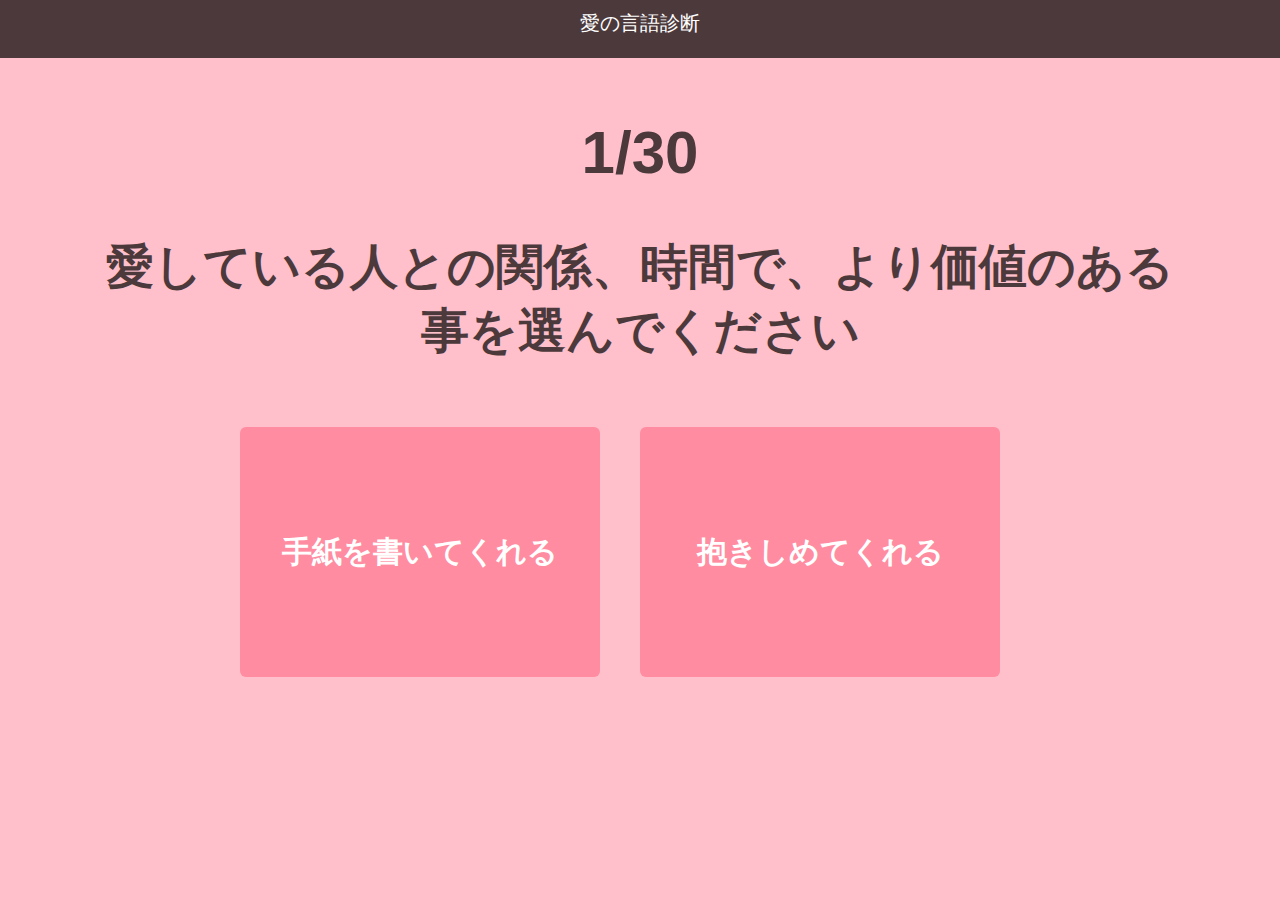
==== quiz.html @ 73e33aad "診断ページ作成" ====
<html>
<head>
  <title>愛の言葉診断</title>
  <meta charset="utf-8">
  <link rel="stylesheet" type="text/css" href="index.css">
</head>
<body>
</script>
<div class="fullview">
  <header>
    <div class="container">
            <p class="logo">愛の言語診断</p>
    </div>
  </header>
  <div class="choose_box">
        <!-- 質問一覧 -->
      <div class="container flexbox">
        <div class="app-theme">
          <div id="quiz-count"></div>
          <p id="question">愛している人との関係、時間で、より価値のある事を選んでください</p>
        </div>
      </div>
      <div class="buttons">
        <!-- 質問1 -->
        <div id="q_01" >
          <ul>
            <li><a class="btn" href="#q_02" data-value="a"><p>手紙を書いてくれる</p></a></li>
            <li><a class="btn" href="#q_02" data-value="e"><p>抱きしめてくれる</p></a></li>
          </ul>
        </div>

        <!-- 質問2 -->
        <div id="q_02" style="display: none;">
          <ul>
            <li><a class="btn" href="#q_03" data-value="b"><p>二人きりで過ごす</p></a></li>
            <li><a class="btn" href="#q_03" data-value="d"><p>仕事を手伝ってもらう</p></a></li>
          </ul>
        </div>

        <!-- 質問3 -->
        <div id="q_03" style="display: none;">
          <ul>
            <li><a class="btn" href="#q_04" data-value="c"><p>プレゼントを贈られる</p></a></li>
            <li><a class="btn" href="#q_04" data-value="b"><p>気軽に雑談する</p></a></li>
          </ul>
        </div>

        <!-- 質問4 -->
        <div id="q_04" style="display: none;">
          <ul>
            <li><a class="btn" href="#q_05" data-value="d"><p>助けてくれる</p></a></li>
            <li><a class="btn" href="#q_05" data-value="e"><p>触れてくれる</p></a></li>
          </ul>
        </div>

        <!-- 質問5 -->
        <div id="q_05" style="display: none;">
          <ul>
            <li><a class="btn" href="#q_06" data-value="e"><P>出かけている時に肩を抱いてくれる</p></a></li>
            <li><a class="btn" href="#q_06" data-value="c"><P>プレゼントで驚かせてくれる</p></a></li>
          </ul>
        </div>

        <!-- 質問6 -->
        <div id="q_06" style="display: none;">
          <ul>
            <li><a class="btn" href="#q_07" data-value="b"><P>一緒に出かける</p></a></li>
            <li><a class="btn" href="#q_07" data-value="e"><P>握手をしたり、てをつなぐ</p></a></li>
          </ul>
        </div>

        <!-- 質問7 -->
        <div id="q_07" style="display: none;">
          <ul>
            <li><a class="btn" href="#q_08" data-value="c"><P>プレゼントをもらう</p></a></li>
            <li><a class="btn" href="#q_08" data-value="a"><P>愛していると伝えられる</p></a></li>
          </ul>
        </div>

        <!-- 質問8 -->
        <div id="q_08" style="display: none;">
          <ul>
            <li><a class="btn" href="#q_09" data-value="e"><P>一緒に座っているとき</p></a></li>
            <li><a class="btn" href="#q_09" data-value="a"><P>「あなたって素敵」と自然に褒められる</p></a></li>
          </ul>
        </div>

        <!-- 質問9 -->
        <div id="q_09" style="display: none;">
          <ul>
            <li><a class="btn" href="#q_10" data-value="b"><P>ただ一緒に時間を過ごす</p></a></li>
            <li><a class="btn" href="#q_10" data-value="c"><P>ちょっとしたプレゼントをもらう</p></a></li>
          </ul>
        </div>

        <!-- 質問10 -->
        <div id="q_10" style="display: none;">
          <ul>
            <li><a class="btn" href="#q_11" data-value="a"><P>「誇りに思っている」と言われる</p></a></li>
            <li><a class="btn" href="#q_11" data-value="d"><P>（家事などの）仕事を手伝ってくれる</p></a></li>
          </ul>
        </div>

        <!-- 質問11 -->
        <div id="q_11" style="display: none;">
          <ul>
            <li><a class="btn" href="#q_12" data-value="b"><P>何かを一緒にする</p></a></li>
            <li><a class="btn" href="#q_12" data-value="a"><P>励ましの言葉をかけられる</p></a></li>
          </ul>
        </div>

        <!-- 質問12 -->
        <div id="q_12" style="display: none;">
          <ul>
            <li><a class="btn" href="#q_13" data-value="d"><P>口でいうだけではなく、実際に助けてくれる</p></a></li>
            <li><a class="btn" href="#q_13" data-value="e"><P>抱きしめて、つながりを感じさせてくれる</p></a></li>
          </ul>
        </div>

        <!-- 質問13 -->
        <div id="q_13" style="display: none;">
          <ul>
            <li><a class="btn" href="#q_14" data-value="a"><P>褒めてくれる</p></a></li>
            <li><a class="btn" href="#q_14" data-value="c"><P>とても気にかけていることを、示してくれる</p></a></li>
          </ul>
        </div>

        <!-- 質問14 -->
        <div id="q_14" style="display: none;">
          <ul>
            <li><a class="btn" href="#q_15" data-value="b"><P>ただ一緒にいてくれる</p></a></li>
            <li><a class="btn" href="#q_15" data-value="e"><P>背中をさすってくれる</p></a></li>
          </ul>
        </div>

        <!-- 質問15 -->
        <div id="q_15" style="display: none;">
          <ul>
            <li><a class="btn" href="#q_16" data-value="a"><P>あなたが達成したことを喜んでくれる</p></a></li>
            <li><a class="btn" href="#q_16" data-value="d"><P>あなたのために、面倒なことをしてくれる</p></a></li>
          </ul>
        </div>

        <!-- 質問16 -->
        <div id="q_16" style="display: none;">
          <ul>
            <li><a class="btn" href="#q_17" data-value="e"><P>近くにいてくれること</p></a></li>
            <li><a class="btn" href="#q_17" data-value="b"><P>あなたの好きなことに興味を持ってくれる</p></a></li>
          </ul>
        </div>

        <!-- 質問17 -->
        <div id="q_17" style="display: none;">
          <ul>
            <li><a class="btn" href="#q_18" data-value="d"><P>大切な仕事や企画を手伝ってくれる</p></a></li>
            <li><a class="btn" href="#q_18" data-value="c"><P>素晴らしいプレゼントをくれる</p></a></li>
          </ul>
        </div>

        <!-- 質問18 -->
        <div id="q_18" style="display: none;">
          <ul>
            <li><a class="btn" href="#q_19" data-value="a"><P>容姿をほめてくれる</p></a></li>
            <li><a class="btn" href="#q_19" data-value="b"><P>話を聞いてくれて、気持ちを理解してくれる</p></a></li>
          </ul>
        </div>

        <!-- 質問19 -->
        <div id="q_19" style="display: none;">
          <ul>
            <li><a class="btn" href="#q_20" data-value="e"><P>出かけるときに、触れていられる</p></a></li>
            <li><a class="btn" href="#q_20" data-value="d"><P>家事や雑用を手伝ってくれる</p></a></li>
          </ul>
        </div>

        <!-- 質問20 -->
        <div id="q_20" style="display: none;">
          <ul>
            <li><a class="btn" href="#q_21" data-value="d"><P>特別なことをして、助けしてくれる</p></a></li>
            <li><a class="btn" href="#q_21" data-value="c"><P>真剣に悩んで選んだプレゼントをくれる</p></a></li>
          </ul>
        </div>

        <!-- 質問21 -->
        <div id="q_21" style="display: none;">
          <ul>
            <li><a class="btn" href="#q_22" data-value="b"><P>２人で話しているときに、スマホに触れないでいてくれる</p></a></li>
            <li><a class="btn" href="#q_22" data-value="d"><P>あなたが困っているときに、全力で助けてくれる</p></a></li>
          </ul>
        </div>

        <!-- 質問22 -->
        <div id="q_22" style="display: none;">
          <ul>
            <li><a class="btn" href="#q_23" data-value="c"><P>贈り物をくれるであろう記念日を楽しみにしているとき</p></a></li>
            <li><a class="btn" href="#q_23" data-value="a"><P>「感謝してる」と伝えてくれるとき</p></a></li>
          </ul>
        </div>

        <!-- 質問23 -->
        <div id="q_23" style="display: none;">
          <ul>
            <li><a class="btn" href="#q_24" data-value="c"><P>しばらく会えなかった時、ちょっとした贈り物をくれる</p></a></li>
            <li><a class="btn" href="#q_24" data-value="d"><P>家事や雑用をストレスに感じているとき、代わりにしてくれる</p></a></li>
          </ul>
        </div>

        <!-- 質問24 -->
        <div id="q_24" style="display: none;">
          <ul>
            <li><a class="btn" href="#q_25" data-value="b"><P>ただ静かにあなたの話を聞いてくれる</p></a></li>
            <li><a class="btn" href="#q_25" data-value="c"><P>記念日に、プレゼントをくれる</p></a></li>
          </ul>
        </div>

        <!-- 質問25 -->
        <div id="q_25" style="display: none;">
          <ul>
            <li><a class="btn" href="#q_26" data-value="d"><P>あなたが疲れているときに、手助けしてくれる</p></a></li>
            <li><a class="btn" href="#q_26" data-value="b"><P>一緒に遠くへ出かけてくれる</p></a></li>
          </ul>
        </div>

        <!-- 質問26 -->
        <div id="q_26" style="display: none;">
          <ul>
            <li><a class="btn" href="#q_27" data-value="e"><P>肩や腕に触れ、気にかけている気持ちを伝えてくれる</p></a></li>
            <li><a class="btn" href="#q_27" data-value="c"><P>理由もなく、普通の日にプレゼントをくれる</p></a></li>
          </ul>
        </div>

        <!-- 質問27 -->
        <div id="q_27" style="display: none;">
          <ul>
            <li><a class="btn" href="#q_28" data-value="a"><P>励ましの言葉をかけてくれる</p></a></li>
            <li><a class="btn" href="#q_28" data-value="b"><P>一緒に趣味をしたり、何かに取り組む</p></a></li>
          </ul>
        </div>

        <!-- 質問28 -->
        <div id="q_28" style="display: none;">
          <ul>
            <li><a class="btn" href="#q_29" data-value="c"><P>感謝の気持ちを込めた贈り物で驚かせてくれる</p></a></li>
            <li><a class="btn" href="#q_29" data-value="e"><P>親しみを伝えるために、頻繁にスキンシップする</p></a></li>
          </ul>
        </div>

        <!-- 質問29 -->
        <div id="q_29" style="display: none;">
          <ul>
            <li><a class="btn" href="#q_30" data-value="d"><P>すごく忙しい時でも、あなたを助けてくれる</p></a></li>
            <li><a class="btn" href="#q_30" data-value="a"><P>「感謝しています」と伝えてくれる</p></a></li>
          </ul>
        </div>

        <!-- 質問30 -->
        <div id="q_30" style="display: none;">
          <ul>
            <li><a class="btn end" data-value="e"><P>しばらく会えていなかったときに、ハグする</p></a></li>
            <li><a class="btn end" data-value="a"><P>「あなたが大切なんです」と伝えられる</p></a></li>
          </ul>
        </div>
      </div>



<!-- ここから以下回答 -->
  <!-- 回答の答え1 -->
     <div id="answer_01" class="result" style="display: none;">
      <div class="result_theme ">
            <img class="type-image">
            <p class="result_title">あなたの愛の言語は</p>
            <div class="result_type "></div>
            <div class="result_message"></div>
      </div>

      <div class="result_discription0 container flexbox">
        <div class="result-percentage">
          <img id="type-image-percentage" src="images/image-words.svg">
            <p>肯定の言葉</p>
          <div class="percentage" id="resultA"></div>
        </div>
        <div class="result-percentage">
          <img id="type-image-percengate" src="images/image-time.svg">
          <p>充実した時間</p>
          <div class="percentage" id="resultB"></div>
        </div>
        <div class="result-percentage">
          <img id="type-image-percengate" src="images/image-present.svg">
          <p>プレゼント</p>
          <div class="percentage" id="resultC"></div>
        </div>
        <div class="result-percentage">
         <img id="type-image-percengate" src="images/image-volunteer.svg">
          <p>奉仕行動</p>
          <div class="percentage" id="resultD"></div>
        </div>
        <div class="result-percentage">
          <img id="type-image-percengate" src="images/image-contact.svg">
          <p>スキンシップ</p>
          <div class="percentage" id="resultE"></div> 
        </div>
      </div>
      <div class="return-btn">
        <a class="wide-btn" href="index.html">もどる</a>
      </div>
    </div>

 </div>
</div>
  <script src="https://ajax.googleapis.com/ajax/libs/jquery/1.11.1/jquery.min.js"></script>
  <script type="text/javascript" src="index.js"></script>
</body>
</html>
---- index.css ----
body {
    margin: 0;
    padding: 0;
    font-family: -apple-system, BlinkMacSystemFont, "Helvetica Neue", "Segoe UI", "Yu Gothic", YuGothic, sans-serif;
    color:#4C393C;
    background-color: pink;
  }
  

   .container {
    padding: 0 15px;
    margin: 0 auto;
    max-width: 1100px;
  }

  .flexbox{
    display: flex;
    justify-content: space-around;
  }

/* header */
  header {
    height: 58px;
    width: 100%;
    background-color: #4C393C;   
    margin-top: 0; 
  }
  .logo{
    color: white;
    text-align: center;
    font-style: bold;
    padding-top: 10px;
    font-size: 20px;
  }
  .content-wrapper{
    display: flex;
    margin: 0 0;
    height: auto;
    padding: 0 0;
    width: auto;
    text-align: center;
    padding: 180px 0 100px 0;
  }
  .content-wrapper h1{
    font-size: 100px;
  letter-spacing: 5px;
  margin-bottom: 70px;
  }
  .start-content{
    text-align: center;
  }
  .start-content p{
    max-width: 500px;
    width: 90%;
    margin: 0 auto;
    font-weight: 600;
    font-size: 20px;
    margin-bottom: 150px;
    line-height: 32px;
  }
  footer{
    width: 100%;
    background-color: #4C393C;
    position: absolute;/*←絶対位置*/
    bottom: 0; /*下に固定*/ 
    text-align: center;  
    color: white;
  }


  /*quiz*/

  .choose_box {
    text-align: center;
    width: 100%;
  }
   .choose_box p {
      text-align: center;
    }
  
  .buttons ul{
    display: flex;
    justify-content: center;
    padding: 0 15px;
  }
  
  .buttons li{
    list-style: none;
    text-align: center;
    display: flex;
    justify-content: space-between;
    flex-basis: 400px;
    flex-shrink: 1;
    position: relative;
  }
  
  .choose_box ul li a {
    position: absolute;
    color: #fff;
    display: inline-block;
    background-color: #FF8CA0;
    
    font-weight: 600;
    font-size: 30px;
    vertical-align: center;
    height: 250px;
    width: 90%;
    text-decoration: none;
    -webkit-border-radius: 6px;
    -moz-border-radius: 6px;
    border-radius: 6px;
  }
  .choose_box ul li a p{
  margin: 0px 0px 0px 0px;
  padding: 0px 0px 0px 0px;
  width: 90%;
  position: absolute;
  top: 50%; /*親要素を起点に上から50%*/
  left: 50%;  /*親要素を起点に左から50%*/
  transform: translateY(-50%) translateX(-50%); /*要素の大きさの半分ずつを戻す*/
  -webkit-transform: translateY(-50%) translateX(-50%);
  }

  .choose_box ul li a:hover {
     background-color: #FFA9BB;
    color: #FFf;
      -webkit-transition: 0.3s;
      -moz-transition: 0.3s;
      -o-transition: 0.3s;
      transition: 0.3s;
  }
  .app-theme{
    text-align: center;
    margin-top: 60px;
  }
  #quiz-count{
    font-size: 60px;
    font-weight: 600;
    display: block;
    color:#4C393C;
  }
  .app-theme p {
    color:#4C393C;
    font-size: 48px;
    font-weight: 600;
  }
  
  /*result-----------------*/
  .result_theme{
    background-color: white;
    margin: 50px auto;
    padding: 20px 10px 52px 10px;
    border-radius: 10px;
    max-width: 1100px;
    width: 85%;
    text-align: center;
  }
  .type-image{
    width: 186px;
    height: 149px;
  }

  .result_type h4 {
      margin: 0px 0 30px 0;
      font-size: 48px;
      font-weight: 600;
    }  
  .result_title{
      margin-top: 8px;
      font-size: 24px;
      font-weight: 600;
      margin-bottom: 0px;
  }
  .result_message{
    margin: 0px auto;
    padding: 0px;
    font-size: 20px;
    font-weight: 300;
    max-width: 800px;
  }  
  .result_discription0 {
      text-align: center;
      flex-wrap: wrap;
  }
.result-percentage{
  margin-bottom: 50px;
  min-width: 200px;
}
  
  .result-percentage img{
    width: 100px;
    height: 80px;
  } 
  .result-percentage p{
    font-size: 24px;
    font-weight: 600;
    margin: 13px 0 0px 0;
  } 
  .result-percentage .percentage{
    font-size: 48px;
    font-weight: 600;
  } 

  .wide-btn {
    display: inline-block;
    text-align: center;
      text-decoration: none;
      color: #fff;
      background-color: #FF8CA0;
      width: 420px;
      padding: 20px 10px;
      border-radius: 20px;
      font-size: 30px;
      font-weight: 600;
  }
  
  .wide-btn:hover {
      background-color: #FFA9BB;
      transition: 0.3s;
  }
  
  
  
  @media (max-width: 640px) {
    /*index*/
    .content-wrapper{
      padding: 60px 0 100px 0;
    }
    .content-wrapper h1{
      font-size: 60px;
    letter-spacing: 3px;
    margin-bottom: 50px;
    }
    .start-content p{
      margin-bottom: 50px;
    }
    /*quiz*/
    .app-theme{
      margin-top: 30px;
    }
    #quiz-count{
      font-size: 34px;
    }
    .app-theme p {
      font-size: 24px;
    }
    .choose_box ul li a {
      font-size: 20px;
      height: 200px;
      width: 90%;
    }
    /*result*/
    .result_theme{
      margin: 30px auto;
      padding: 20px 10px 30px 10px;
    }
    .type-image{
      width: 100px;
      height: 80px;
    }
  
    .result_type h4 {
        margin: 0px 0 15px 0;
        font-size: 48px;
        font-weight: 600;
      }  
    .result_title{
        font-size: 24px;
    }
    .result_message{
      font-size: 18px;
      max-width: 400px;
    }  
    .result-percentage img{
      width: 75px;
      height: 60px;
    } 
    .result-percentage p{
      margin: 5px 0 0px 0;
    } 
    .result-percentage{
      margin-bottom: 30px;
    }
  }
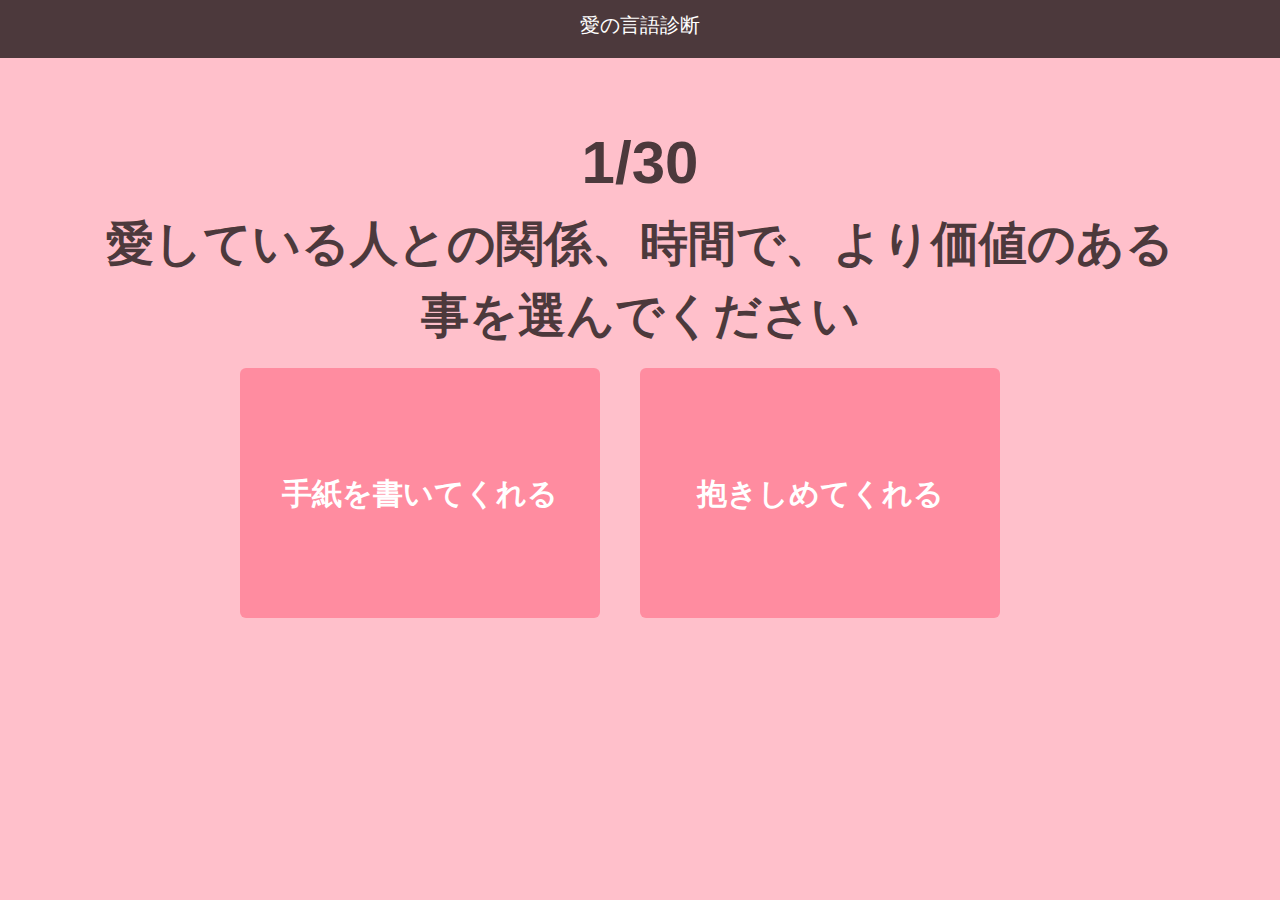
==== commit b840b897: "CSS調整" ====
--- a/quiz.html
+++ b/quiz.html
@@ -1,10 +1,14 @@
 
 <html>
 <head>
+  <meta charset="UTF-8">
+  <meta name="viewport" content="width=device-width, initial-scale=1.0">
   <title>愛の言葉診断</title>
   <meta charset="utf-8">
+  <link rel="stylesheet" type="text/css" href="reset.css">
   <link rel="stylesheet" type="text/css" href="index.css">
 </head>
+
 <body>
 </script>
 <div class="fullview">
--- a/index.css
+++ b/index.css
@@ -10,9 +10,9 @@
   
 
    .container {
-    padding: 0 15px;
     margin: 0 auto;
     max-width: 1100px;
+    width: 85%;
   }
 
   .flexbox{
@@ -37,11 +37,9 @@
   .content-wrapper{
     display: flex;
     margin: 0 0;
-    height: auto;
-    padding: 0 0;
-    width: auto;
     text-align: center;
     padding: 180px 0 100px 0;
+    width: 100%;
   }
   .content-wrapper h1{
     font-size: 100px;
@@ -123,13 +121,13 @@
   -webkit-transform: translateY(-50%) translateX(-50%);
   }
 
-  .choose_box ul li a:hover {
+  .choose_box ul li a:hover :active {
      background-color: #FFA9BB;
     color: #FFf;
-      -webkit-transition: 0.3s;
-      -moz-transition: 0.3s;
-      -o-transition: 0.3s;
-      transition: 0.3s;
+      -webkit-transition: 0.1s;
+      -moz-transition: 0.1s;
+      -o-transition: 0.1s;
+      transition: 0.1s;
   }
   .app-theme{
     text-align: center;
@@ -216,14 +214,14 @@
       font-weight: 600;
   }
   
-  .wide-btn:hover {
+  .wide-btn:hover :active{
       background-color: #FFA9BB;
-      transition: 0.3s;
-  }
-  
-  
-  
-  @media (max-width: 640px) {
+      transition: 0.1s;
+  }
+  
+  
+  
+  @media screen and (max-width: 960px) {
     /*index*/
     .content-wrapper{
       padding: 60px 0 100px 0;
@@ -244,7 +242,7 @@
       font-size: 34px;
     }
     .app-theme p {
-      font-size: 24px;
+      font-size: 34px;
     }
     .choose_box ul li a {
       font-size: 20px;
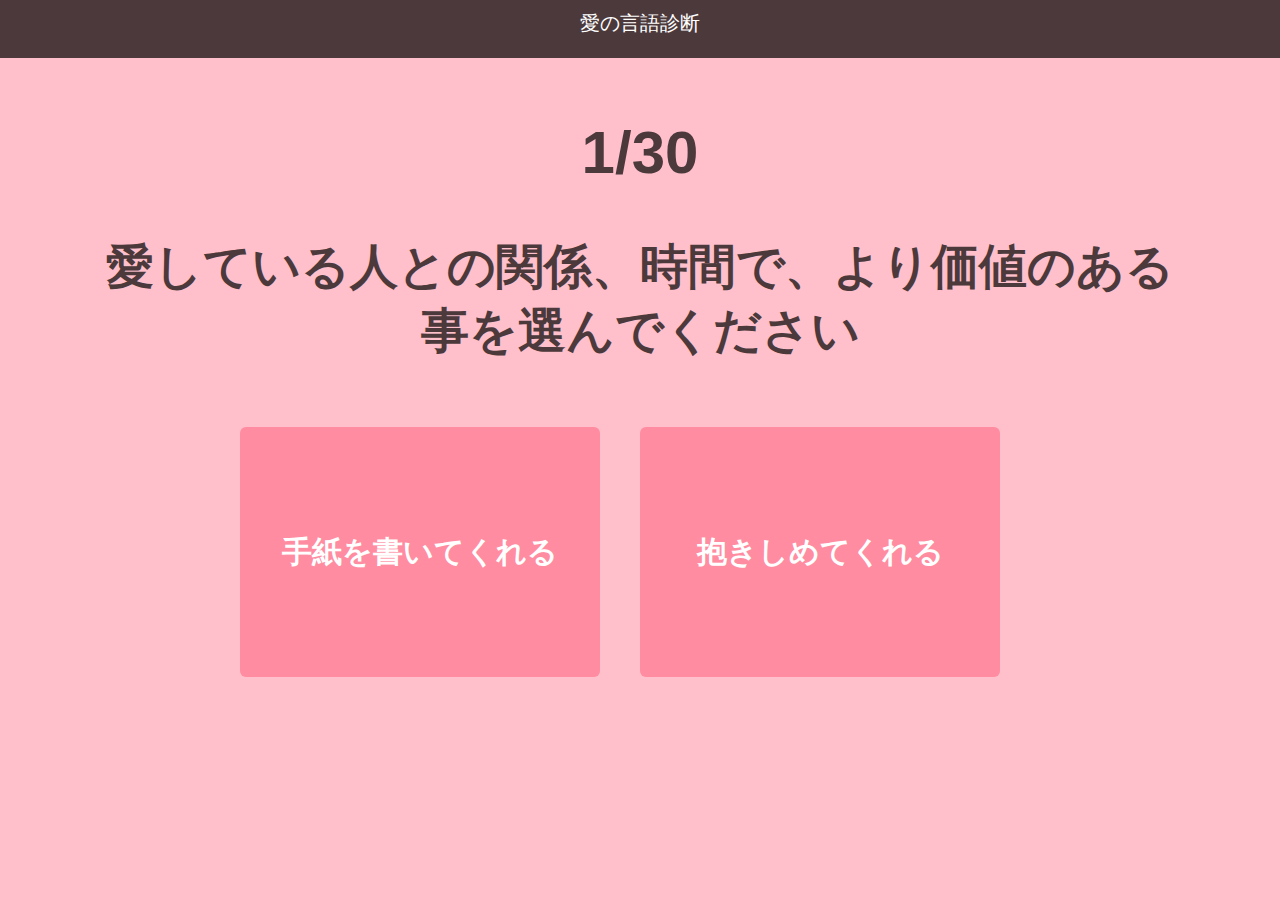
==== commit 40be99a6: "CSS調整" ====
--- a/quiz.html
+++ b/quiz.html
@@ -5,7 +5,6 @@
   <meta name="viewport" content="width=device-width, initial-scale=1.0">
   <title>愛の言葉診断</title>
   <meta charset="utf-8">
-  <link rel="stylesheet" type="text/css" href="reset.css">
   <link rel="stylesheet" type="text/css" href="index.css">
 </head>
 
--- a/index.css
+++ b/index.css
@@ -38,7 +38,7 @@
     display: flex;
     margin: 0 0;
     text-align: center;
-    padding: 180px 0 100px 0;
+  
     width: 100%;
   }
   .content-wrapper h1{
@@ -46,11 +46,8 @@
   letter-spacing: 5px;
   margin-bottom: 70px;
   }
-  .start-content{
-    text-align: center;
-  }
+
   .start-content p{
-    max-width: 500px;
     width: 90%;
     margin: 0 auto;
     font-weight: 600;
@@ -187,9 +184,9 @@
   min-width: 200px;
 }
   
-  .result-percentage img{
+  #type-image-percentage{
     width: 100px;
-    height: 80px;
+    height: auto;
   } 
   .result-percentage p{
     font-size: 24px;
@@ -207,7 +204,8 @@
       text-decoration: none;
       color: #fff;
       background-color: #FF8CA0;
-      width: 420px;
+      max-width: 420px;
+      width: 90%;
       padding: 20px 10px;
       border-radius: 20px;
       font-size: 30px;
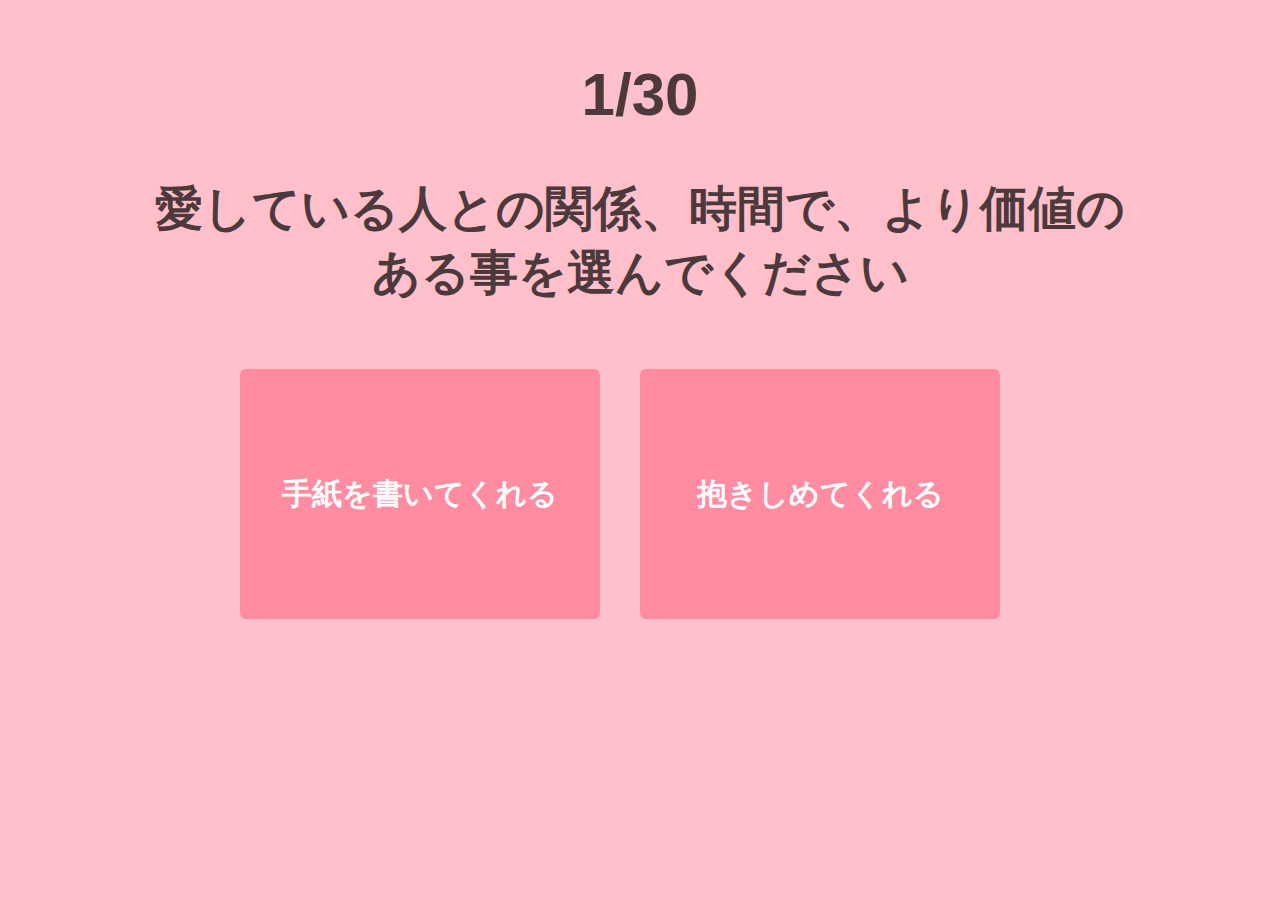
==== commit 7169b1be: "navバー消去" ====
--- a/quiz.html
+++ b/quiz.html
@@ -11,11 +11,11 @@
 <body>
 </script>
 <div class="fullview">
-  <header>
+<!--   <header>
     <div class="container">
             <p class="logo">愛の言語診断</p>
     </div>
-  </header>
+  </header> -->
   <div class="choose_box">
         <!-- 質問一覧 -->
       <div class="container flexbox">
--- a/index.css
+++ b/index.css
@@ -38,7 +38,7 @@
     display: flex;
     margin: 0 0;
     text-align: center;
-  
+    padding: 80px 0 100px 0;
     width: 100%;
   }
   .content-wrapper h1{
@@ -68,17 +68,19 @@
   /*quiz*/
 
   .choose_box {
-    text-align: center;
-    width: 100%;
+    margin: 0 auto;
+    padding: 0;
+    text-align: center;
+    width: 90%;
   }
    .choose_box p {
       text-align: center;
     }
-  
+
   .buttons ul{
     display: flex;
     justify-content: center;
-    padding: 0 15px;
+    padding: 0;
   }
   
   .buttons li{
@@ -89,6 +91,7 @@
     flex-basis: 400px;
     flex-shrink: 1;
     position: relative;
+
   }
   
   .choose_box ul li a {
@@ -99,7 +102,6 @@
     
     font-weight: 600;
     font-size: 30px;
-    vertical-align: center;
     height: 250px;
     width: 90%;
     text-decoration: none;
@@ -201,15 +203,16 @@
   .wide-btn {
     display: inline-block;
     text-align: center;
-      text-decoration: none;
-      color: #fff;
-      background-color: #FF8CA0;
-      max-width: 420px;
-      width: 90%;
-      padding: 20px 10px;
-      border-radius: 20px;
-      font-size: 30px;
-      font-weight: 600;
+    text-decoration: none;
+    color: #fff;
+    background-color: #FF8CA0;
+    max-width: 420px;
+    width: 90%;
+    padding: 20px 10px;
+    border-radius: 20px;
+    font-size: 30px;
+    font-weight: 600;
+    margin-bottom: 50px;
   }
   
   .wide-btn:hover :active{
@@ -222,15 +225,17 @@
   @media screen and (max-width: 960px) {
     /*index*/
     .content-wrapper{
-      padding: 60px 0 100px 0;
+      padding: 80px 0 100px 0;
     }
     .content-wrapper h1{
       font-size: 60px;
+      line-height: 70px;
     letter-spacing: 3px;
-    margin-bottom: 50px;
+    margin-bottom: 40px;
     }
     .start-content p{
       margin-bottom: 50px;
+      font-size: 16px;
     }
     /*quiz*/
     .app-theme{
@@ -250,7 +255,8 @@
     /*result*/
     .result_theme{
       margin: 30px auto;
-      padding: 20px 10px 30px 10px;
+      width: 90%;
+      padding: 20px 20px 40px 20px;
     }
     .type-image{
       width: 100px;
@@ -258,7 +264,7 @@
     }
   
     .result_type h4 {
-        margin: 0px 0 15px 0;
+        margin: 0px 0 25px 0;
         font-size: 48px;
         font-weight: 600;
       }  
@@ -279,4 +285,9 @@
     .result-percentage{
       margin-bottom: 30px;
     }
+
+    .wide-btn {
+      padding: 15px 10px;
+      font-size: 26px;
+    }
   }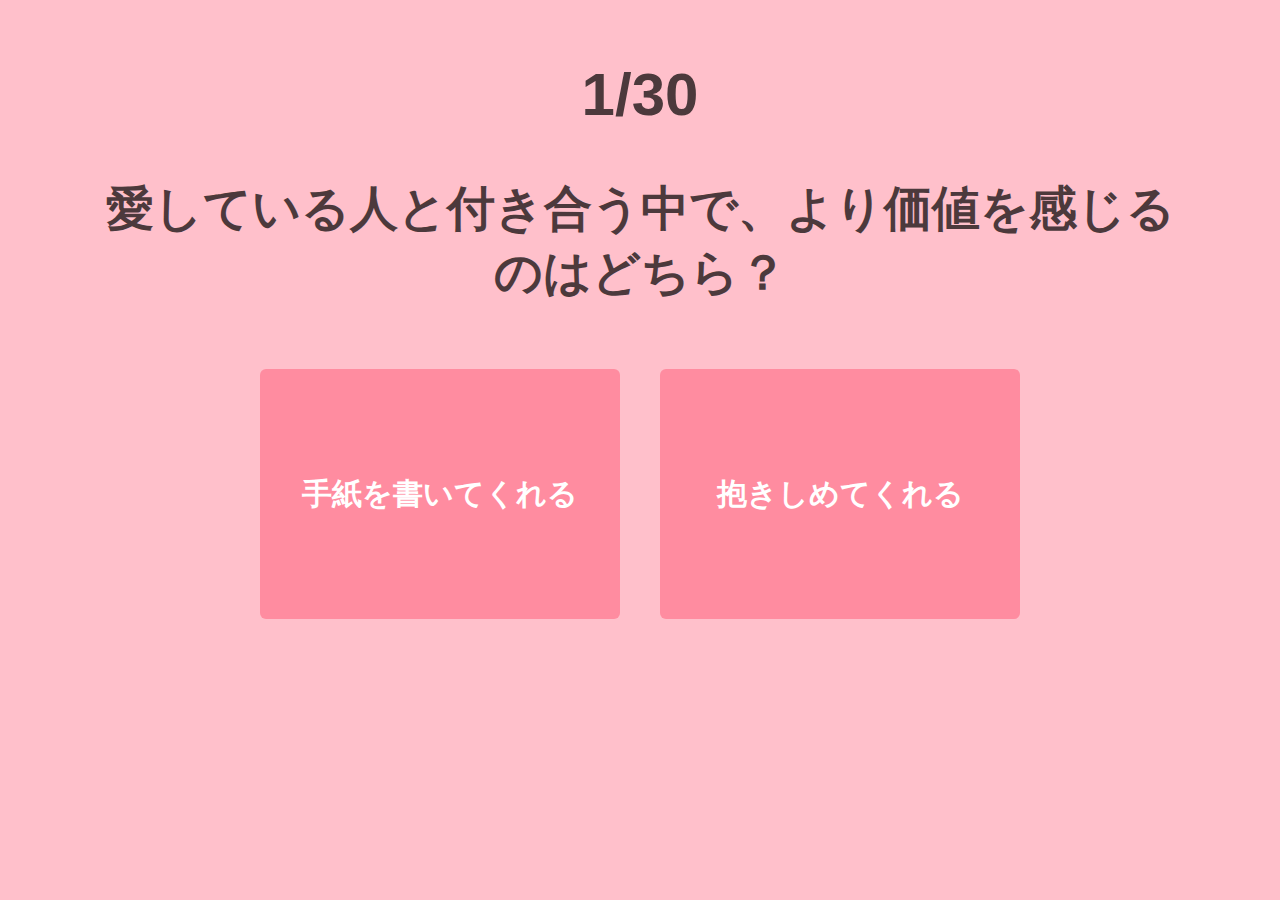
==== commit 407b3def: "文言変更" ====
--- a/quiz.html
+++ b/quiz.html
@@ -21,7 +21,7 @@
       <div class="container flexbox">
         <div class="app-theme">
           <div id="quiz-count"></div>
-          <p id="question">愛している人との関係、時間で、より価値のある事を選んでください</p>
+          <p id="question">愛している人と付き合う中で、より価値を感じるのはどちら？</p>
         </div>
       </div>
       <div class="buttons">
@@ -285,22 +285,22 @@
           <div class="percentage" id="resultA"></div>
         </div>
         <div class="result-percentage">
-          <img id="type-image-percengate" src="images/image-time.svg">
+          <img id="type-image-percentage" src="images/image-time.svg">
           <p>充実した時間</p>
           <div class="percentage" id="resultB"></div>
         </div>
         <div class="result-percentage">
-          <img id="type-image-percengate" src="images/image-present.svg">
+          <img id="type-image-percentage" src="images/image-present.svg">
           <p>プレゼント</p>
           <div class="percentage" id="resultC"></div>
         </div>
         <div class="result-percentage">
-         <img id="type-image-percengate" src="images/image-volunteer.svg">
+         <img id="type-image-percentage" src="images/image-volunteer.svg">
           <p>奉仕行動</p>
           <div class="percentage" id="resultD"></div>
         </div>
         <div class="result-percentage">
-          <img id="type-image-percengate" src="images/image-contact.svg">
+          <img id="type-image-percentage" src="images/image-contact.svg">
           <p>スキンシップ</p>
           <div class="percentage" id="resultE"></div> 
         </div>
--- a/index.css
+++ b/index.css
@@ -7,7 +7,6 @@
     color:#4C393C;
     background-color: pink;
   }
-  
 
    .container {
     margin: 0 auto;
@@ -18,6 +17,9 @@
   .flexbox{
     display: flex;
     justify-content: space-around;
+  }
+  .fullview{
+    margin: 0 auto;
   }
 
 /* header */
@@ -35,7 +37,6 @@
     font-size: 20px;
   }
   .content-wrapper{
-    display: flex;
     margin: 0 0;
     text-align: center;
     padding: 80px 0 100px 0;
@@ -43,8 +44,8 @@
   }
   .content-wrapper h1{
     font-size: 100px;
-  letter-spacing: 5px;
-  margin-bottom: 70px;
+    letter-spacing: 5px;
+    margin-bottom: 70px;
   }
 
   .start-content p{
@@ -68,19 +69,12 @@
   /*quiz*/
 
   .choose_box {
-    margin: 0 auto;
-    padding: 0;
-    text-align: center;
-    width: 90%;
-  }
-   .choose_box p {
-      text-align: center;
-    }
+    text-align: center;
+  }
 
   .buttons ul{
     display: flex;
     justify-content: center;
-    padding: 0;
   }
   
   .buttons li{
@@ -91,7 +85,6 @@
     flex-basis: 400px;
     flex-shrink: 1;
     position: relative;
-
   }
   
   .choose_box ul li a {
@@ -99,7 +92,6 @@
     color: #fff;
     display: inline-block;
     background-color: #FF8CA0;
-    
     font-weight: 600;
     font-size: 30px;
     height: 250px;
@@ -109,6 +101,7 @@
     -moz-border-radius: 6px;
     border-radius: 6px;
   }
+
   .choose_box ul li a p{
   margin: 0px 0px 0px 0px;
   padding: 0px 0px 0px 0px;
@@ -156,7 +149,7 @@
   }
   .type-image{
     width: 186px;
-    height: 149px;
+    height: auto;
   }
 
   .result_type h4 {
@@ -181,10 +174,9 @@
       text-align: center;
       flex-wrap: wrap;
   }
-.result-percentage{
-  margin-bottom: 50px;
-  min-width: 200px;
-}
+  .result-percentage{
+    margin-bottom: 50px;
+  }
   
   #type-image-percentage{
     width: 100px;
@@ -224,6 +216,9 @@
   
   @media screen and (max-width: 960px) {
     /*index*/
+    .container {
+      width: 95%;
+    }
     .content-wrapper{
       padding: 80px 0 100px 0;
     }
@@ -250,12 +245,10 @@
     .choose_box ul li a {
       font-size: 20px;
       height: 200px;
-      width: 90%;
     }
     /*result*/
     .result_theme{
       margin: 30px auto;
-      width: 90%;
       padding: 20px 20px 40px 20px;
     }
     .type-image{
@@ -264,12 +257,12 @@
     }
   
     .result_type h4 {
-        margin: 0px 0 25px 0;
-        font-size: 48px;
-        font-weight: 600;
-      }  
+      margin: 0px 0 25px 0;
+      font-size: 48px;
+      font-weight: 600;
+    }  
     .result_title{
-        font-size: 24px;
+      font-size: 24px;
     }
     .result_message{
       font-size: 18px;
@@ -290,4 +283,79 @@
       padding: 15px 10px;
       font-size: 26px;
     }
+  }
+
+  @media screen and (max-width: 640px) {
+    /*index*/
+    .content-wrapper{
+      padding: 30px 0 100px 0;
+    }
+    .content-wrapper h1{
+      font-size: 32px;
+      line-height: 50px;
+      letter-spacing: 1px;
+      margin-bottom: 28px;
+    }
+    .start-content p{
+      margin-bottom: 20px;
+      line-height: 20px;
+    }
+    /*quiz*/
+    .app-theme{
+      margin-top: 20px;
+    }
+    #quiz-count{
+      font-size: 30px;
+    }
+    .app-theme p {
+      font-size: 24px;
+    }
+    .choose_box ul{
+      padding-left: 20px;
+    }
+
+    .choose_box ul li a {
+      font-size: 18px;
+      height: 150px;
+    }
+    /*result*/
+    .result_theme{
+      margin: 10px auto;
+      padding: 10px 20px 20px 20px;
+    }
+    .type-image{
+      width: 60px;
+      height: auto;
+    }
+  
+    .result_type h4 {
+      margin: 0px 0 5px 0;
+      font-size: 30px;
+      font-weight: 600;
+    }  
+    .result_title{
+      font-size: 16px;
+    }
+    .result_message{
+      font-size: 16px;
+      max-width: 400px;
+    }  
+    #type-image-percentage{
+      width: 50px;
+      height: auto;
+    } 
+    .result-percentage p{
+      font-size: 10px;
+    } 
+    .result-percentage{
+      margin-bottom: 15px;
+    }
+    .result-percentage .percentage{
+      font-size: 24px;
+    } 
+    .return-btn .wide-btn {
+      padding: 15px 10px;
+      font-size: 26px;
+      margin-bottom: 0px;
+    }
   }